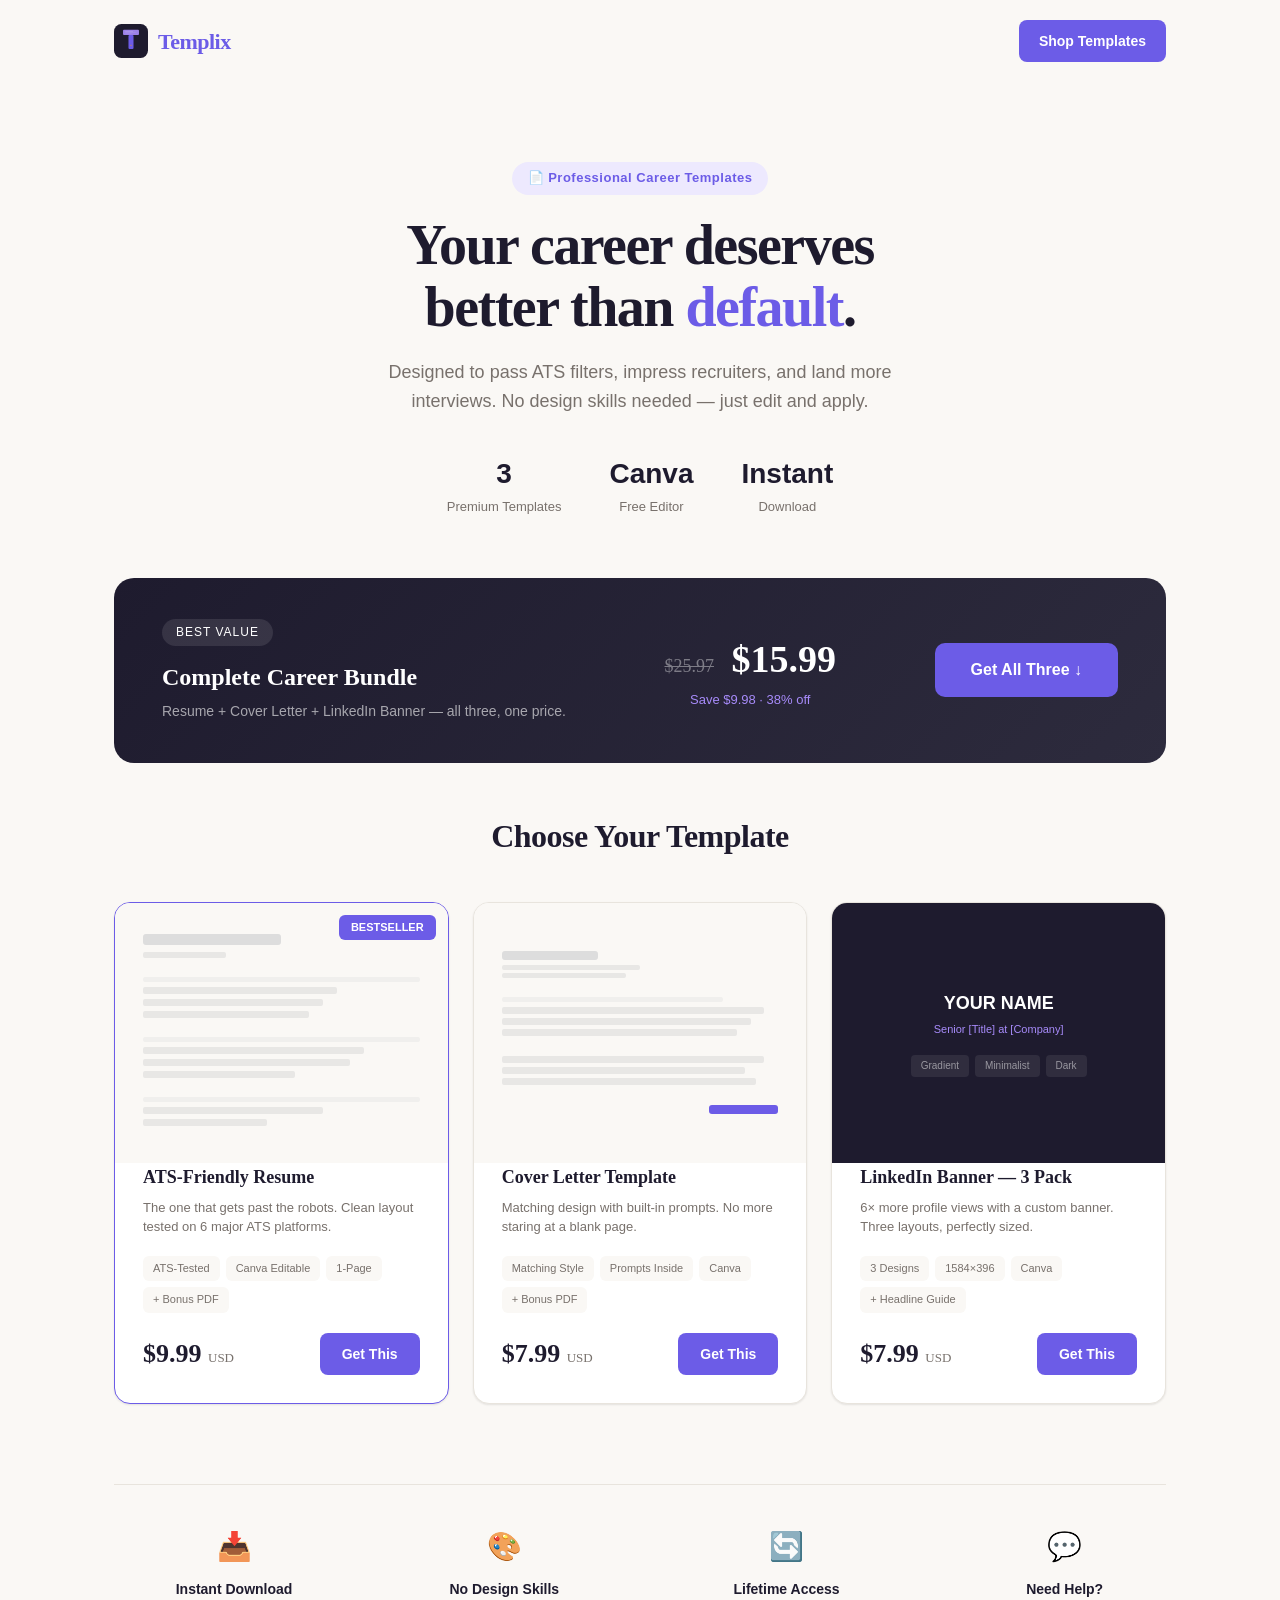
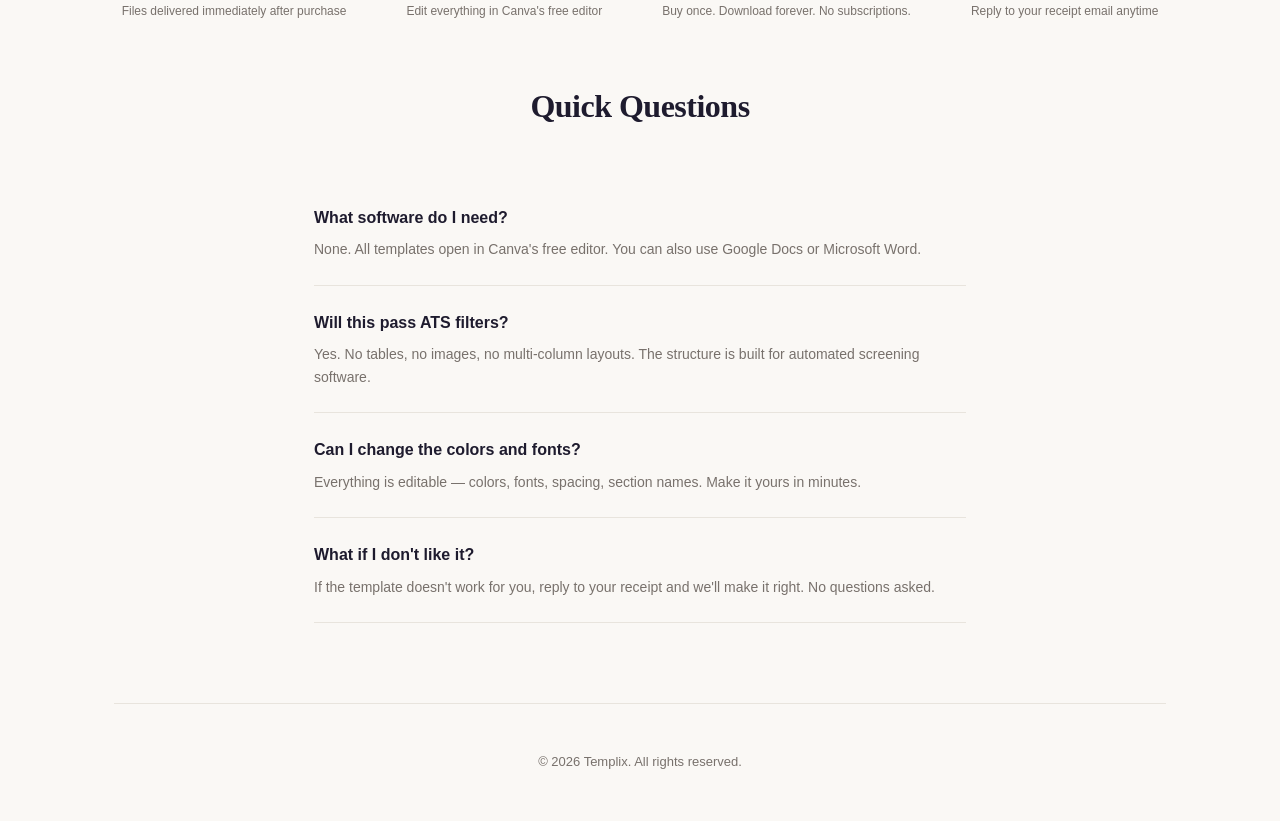
==== index.html @ 6e4df539 "🚀 Templix landing page — new brand system" ====
<!DOCTYPE html>
<html lang="en">
<head>
<meta charset="UTF-8">
<meta name="viewport" content="width=device-width, initial-scale=1.0">
<meta name="p:domain_verify" content="cb0ee40dad3e172198e447a65edf280f"/>
<title>Templix — Resume, Cover Letter & LinkedIn Templates | Instant Download</title>
<style>
  :root {
    --ink:      #1e1b2e;
    --purple:   #6C5CE7;
    --violet:   #a78bfa;
    --lavender: #ede9fe;
    --paper:    #faf8f5;
    --stone:    #78716c;
    --charcoal: #334155;
    --amber:    #f59e0b;
    --emerald:  #10b981;
    --border:   #e8e4dd;
    --card-shadow: 0 1px 3px rgba(0,0,0,0.04), 0 1px 2px rgba(0,0,0,0.06);
  }
  * { margin: 0; padding: 0; box-sizing: border-box; }
  body { font-family: 'Inter', -apple-system, BlinkMacSystemFont, sans-serif; background: var(--paper); color: var(--charcoal); line-height: 1.6; }
  .container { max-width: 1100px; margin: 0 auto; padding: 0 24px; }

  /* Nav */
  nav { display: flex; justify-content: space-between; align-items: center; padding: 20px 0; }
  .nav-logo { display: flex; align-items: center; gap: 10px; font-family: 'Georgia', serif; font-size: 22px; font-weight: 700; color: var(--ink); text-decoration: none; letter-spacing: -0.5px; }
  .nav-logo span { color: var(--purple); }
  .nav-cta { background: var(--purple); color: #fff; padding: 10px 20px; border-radius: 8px; font-weight: 600; text-decoration: none; font-size: 14px; }

  /* Hero */
  .hero { padding: 80px 0 60px; text-align: center; }
  .hero .badge { display: inline-block; padding: 6px 16px; background: var(--lavender); color: var(--purple); border-radius: 20px; font-size: 13px; font-weight: 600; margin-bottom: 20px; letter-spacing: 0.5px; }
  .hero h1 { font-family: 'Georgia', serif; font-size: 56px; line-height: 1.1; letter-spacing: -1.5px; color: var(--ink); margin-bottom: 20px; }
  .hero h1 b { color: var(--purple); }
  .hero .sub { font-size: 18px; color: var(--stone); max-width: 550px; margin: 0 auto 36px; }
  .hero .quick-stats { display: flex; justify-content: center; gap: 48px; margin-top: 16px; }
  .hero .stat { text-align: center; }
  .hero .stat-num { font-size: 28px; font-weight: 700; color: var(--ink); }
  .hero .stat-label { font-size: 13px; color: var(--stone); }

  /* Bundle */
  .bundle { background: linear-gradient(135deg, var(--ink) 0%, #2d2b3d 100%); border-radius: 20px; padding: 40px 48px; color: #fff; display: flex; justify-content: space-between; align-items: center; margin-bottom: 48px; }
  .bundle .tag { display: inline-block; padding: 4px 14px; background: rgba(255,255,255,0.1); border-radius: 20px; font-size: 12px; letter-spacing: 1px; margin-bottom: 12px; }
  .bundle h3 { font-family: 'Georgia', serif; font-size: 24px; margin-bottom: 4px; }
  .bundle p { font-size: 14px; opacity: 0.6; }
  .bundle .bundle-price { font-family: 'Georgia', serif; font-size: 38px; font-weight: 700; }
  .bundle .bundle-price s { font-size: 18px; opacity: 0.4; font-weight: 400; margin-right: 8px; }
  .bundle .bundle-save { font-size: 13px; color: var(--violet); }
  .bundle-cta { background: var(--purple); color: #fff; padding: 14px 36px; border-radius: 10px; font-weight: 700; text-decoration: none; font-size: 16px; transition: filter 0.2s; }
  .bundle-cta:hover { filter: brightness(1.1); }

  /* Products Grid */
  .section-title { font-family: 'Georgia', serif; font-size: 32px; text-align: center; color: var(--ink); margin-bottom: 40px; letter-spacing: -0.5px; }
  .products { display: grid; grid-template-columns: repeat(3, 1fr); gap: 24px; margin-bottom: 80px; }
  .product-card { background: #fff; border-radius: 16px; overflow: hidden; border: 1px solid var(--border); box-shadow: var(--card-shadow); transition: transform 0.25s, box-shadow 0.25s; position: relative; }
  .product-card:hover { transform: translateY(-6px); box-shadow: 0 12px 40px rgba(0,0,0,0.1); }
  .product-card.best { border-color: var(--purple); }
  .best-badge { position: absolute; top: 12px; right: 12px; background: var(--purple); color: #fff; padding: 4px 12px; border-radius: 6px; font-size: 11px; font-weight: 700; z-index: 2; }

  .product-preview { height: 260px; display: flex; align-items: center; justify-content: center; padding: 28px; }
  .product-body { padding: 0 28px 28px; }
  .product-body h3 { font-family: 'Georgia', serif; font-size: 18px; color: var(--ink); margin-bottom: 6px; }
  .product-body .desc { font-size: 13px; color: var(--stone); line-height: 1.5; margin-bottom: 18px; min-height: 40px; }
  .product-body .highlights { display: flex; flex-wrap: wrap; gap: 6px; margin-bottom: 20px; }
  .product-body .hl { font-size: 11px; padding: 4px 10px; border-radius: 6px; background: var(--paper); color: var(--stone); }
  .product-footer { display: flex; justify-content: space-between; align-items: center; }
  .price { font-family: 'Georgia', serif; font-size: 26px; font-weight: 700; color: var(--ink); }
  .price small { font-size: 13px; color: var(--stone); font-weight: 400; }
  .buy-btn { background: var(--purple); color: #fff; padding: 10px 22px; border-radius: 8px; font-weight: 600; text-decoration: none; font-size: 14px; transition: filter 0.2s; }
  .buy-btn:hover { filter: brightness(1.1); }

  /* Trust strip */
  .trust { display: flex; justify-content: center; gap: 60px; padding: 40px 0 60px; border-top: 1px solid var(--border); }
  .trust-item { text-align: center; }
  .trust-icon { font-size: 28px; margin-bottom: 8px; }
  .trust-item h4 { font-size: 14px; color: var(--ink); margin-bottom: 2px; }
  .trust-item p { font-size: 12px; color: var(--stone); }

  /* FAQ */
  .faq { max-width: 700px; margin: 0 auto; padding: 0 24px 80px; }
  .faq h2 { font-family: 'Georgia', serif; font-size: 32px; color: var(--ink); text-align: center; margin-bottom: 48px; letter-spacing: -0.5px; }
  .faq-item { border-bottom: 1px solid var(--border); padding: 24px 0; }
  .faq-item h4 { font-size: 16px; color: var(--ink); margin-bottom: 8px; cursor: pointer; }
  .faq-item p { font-size: 14px; color: var(--stone); }

  footer { text-align: center; padding: 48px 24px; color: var(--stone); font-size: 13px; border-top: 1px solid var(--border); }

  @media (max-width: 768px) {
    .hero h1 { font-size: 34px; }
    .hero .quick-stats { gap: 24px; }
    .products { grid-template-columns: 1fr; }
    .bundle { flex-direction: column; text-align: center; gap: 20px; }
    .trust { gap: 24px; flex-wrap: wrap; }
  }
</style>
</head>
<body>

<div class="container">
  <nav>
    <a class="nav-logo" href="#">
      <svg width="34" height="34" viewBox="0 0 512 512"><rect width="512" height="512" rx="112" fill="#1e1b2e"/><g transform="translate(136,88)"><rect width="240" height="76" rx="14" fill="#a78bfa" opacity=".92"/><rect x="32" y="22" width="120" height="7" rx="3.5" fill="#fff" opacity=".3"/><rect x="32" y="38" width="160" height="7" rx="3.5" fill="#fff" opacity=".18"/><rect x="32" y="54" width="100" height="7" rx="3.5" fill="#fff" opacity=".12"/></g><g transform="translate(218,164)"><rect width="76" height="212" rx="16" fill="#6C5CE7"/></g><circle cx="256" cy="320" r="9" fill="#f59e0b" opacity=".9"/></svg>
      <span>Templix</span>
    </a>
    <a class="nav-cta" href="#products">Shop Templates</a>
  </nav>

  <section class="hero">
    <div class="badge">📄 Professional Career Templates</div>
    <h1>Your career deserves<br>better than <b>default</b>.</h1>
    <p class="sub">Designed to pass ATS filters, impress recruiters, and land more interviews. No design skills needed — just edit and apply.</p>
    <div class="quick-stats">
      <div class="stat"><div class="stat-num">3</div><div class="stat-label">Premium Templates</div></div>
      <div class="stat"><div class="stat-num">Canva</div><div class="stat-label">Free Editor</div></div>
      <div class="stat"><div class="stat-num">Instant</div><div class="stat-label">Download</div></div>
    </div>
  </section>

  <!-- Bundle -->
  <section class="bundle">
    <div>
      <div class="tag">BEST VALUE</div>
      <h3>Complete Career Bundle</h3>
      <p>Resume + Cover Letter + LinkedIn Banner — all three, one price.</p>
    </div>
    <div style="text-align:center">
      <div class="bundle-price"><s>$25.97</s> $15.99</div>
      <div class="bundle-save">Save $9.98 · 38% off</div>
    </div>
    <a class="bundle-cta" href="#products">Get All Three ↓</a>
  </section>

  <!-- Products -->
  <h2 class="section-title" id="products">Choose Your Template</h2>
  <section class="products">

    <!-- Resume -->
    <div class="product-card best">
      <div class="best-badge">BESTSELLER</div>
      <div class="product-preview" style="background:var(--paper)">
        <div style="width:100%">
          <div style="height:11px;background:#ddd;border-radius:3px;margin-bottom:7px;width:50%"></div>
          <div style="height:6px;background:#e8e7e5;border-radius:2px;margin-bottom:5px;width:30%"></div>
          <div style="height:14px"></div>
          <div style="height:5px;background:#f0efed;border-radius:2px;margin-bottom:5px"></div>
          <div style="height:7px;background:#e8e7e5;border-radius:2px;margin-bottom:5px;width:70%"></div>
          <div style="height:7px;background:#e8e7e5;border-radius:2px;margin-bottom:5px;width:65%"></div>
          <div style="height:7px;background:#e8e7e5;border-radius:2px;margin-bottom:5px;width:60%"></div>
          <div style="height:14px"></div>
          <div style="height:5px;background:#f0efed;border-radius:2px;margin-bottom:5px"></div>
          <div style="height:7px;background:#e8e7e5;border-radius:2px;margin-bottom:5px;width:80%"></div>
          <div style="height:7px;background:#e8e7e5;border-radius:2px;margin-bottom:5px;width:75%"></div>
          <div style="height:7px;background:#e8e7e5;border-radius:2px;margin-bottom:5px;width:55%"></div>
          <div style="height:14px"></div>
          <div style="height:5px;background:#f0efed;border-radius:2px;margin-bottom:5px"></div>
          <div style="height:7px;background:#e8e7e5;border-radius:2px;margin-bottom:5px;width:65%"></div>
          <div style="height:7px;background:#e8e7e5;border-radius:2px;margin-bottom:5px;width:45%"></div>
        </div>
      </div>
      <div class="product-body">
        <h3>ATS-Friendly Resume</h3>
        <p class="desc">The one that gets past the robots. Clean layout tested on 6 major ATS platforms.</p>
        <div class="highlights">
          <span class="hl">ATS-Tested</span><span class="hl">Canva Editable</span><span class="hl">1-Page</span><span class="hl">+ Bonus PDF</span>
        </div>
        <div class="product-footer">
          <span class="price">$9.99 <small>USD</small></span>
          <a class="buy-btn" href="https://payhip.com/b/SAnBO">Get This</a>
        </div>
      </div>
    </div>

    <!-- Cover Letter -->
    <div class="product-card">
      <div class="product-preview" style="background:var(--paper)">
        <div style="width:100%">
          <div style="height:9px;background:#ddd;border-radius:3px;margin-bottom:5px;width:35%"></div>
          <div style="height:5px;background:#e8e7e5;border-radius:2px;margin-bottom:3px;width:50%"></div>
          <div style="height:5px;background:#e8e7e5;border-radius:2px;margin-bottom:3px;width:45%"></div>
          <div style="height:16px"></div>
          <div style="height:5px;background:#f0efed;border-radius:2px;margin-bottom:5px;width:80%"></div>
          <div style="height:7px;background:#e8e7e5;border-radius:2px;margin-bottom:4px;width:95%"></div>
          <div style="height:7px;background:#e8e7e5;border-radius:2px;margin-bottom:4px;width:90%"></div>
          <div style="height:7px;background:#e8e7e5;border-radius:2px;margin-bottom:4px;width:85%"></div>
          <div style="height:16px"></div>
          <div style="height:7px;background:#e8e7e5;border-radius:2px;margin-bottom:4px;width:95%"></div>
          <div style="height:7px;background:#e8e7e5;border-radius:2px;margin-bottom:4px;width:88%"></div>
          <div style="height:7px;background:#e8e7e5;border-radius:2px;margin-bottom:4px;width:92%"></div>
          <div style="height:16px"></div>
          <div style="display:flex;justify-content:flex-end">
            <div style="height:9px;background:#6C5CE7;border-radius:3px;width:25%"></div>
          </div>
        </div>
      </div>
      <div class="product-body">
        <h3>Cover Letter Template</h3>
        <p class="desc">Matching design with built-in prompts. No more staring at a blank page.</p>
        <div class="highlights">
          <span class="hl">Matching Style</span><span class="hl">Prompts Inside</span><span class="hl">Canva</span><span class="hl">+ Bonus PDF</span>
        </div>
        <div class="product-footer">
          <span class="price">$7.99 <small>USD</small></span>
          <a class="buy-btn" href="https://payhip.com/b/WF6o5">Get This</a>
        </div>
      </div>
    </div>

    <!-- LinkedIn -->
    <div class="product-card">
      <div class="product-preview" style="background:var(--ink);display:flex;align-items:center;justify-content:center">
        <div style="text-align:center;width:100%">
          <div style="font-size:18px;font-weight:700;color:#fff;margin-bottom:4px">YOUR NAME</div>
          <div style="font-size:11px;color:var(--violet);margin-bottom:16px">Senior [Title] at [Company]</div>
          <div style="display:flex;gap:6px;justify-content:center">
            <span style="padding:3px 10px;border-radius:4px;background:rgba(255,255,255,0.08);color:rgba(255,255,255,0.5);font-size:10px">Gradient</span>
            <span style="padding:3px 10px;border-radius:4px;background:rgba(255,255,255,0.08);color:rgba(255,255,255,0.5);font-size:10px">Minimalist</span>
            <span style="padding:3px 10px;border-radius:4px;background:rgba(255,255,255,0.08);color:rgba(255,255,255,0.5);font-size:10px">Dark</span>
          </div>
        </div>
      </div>
      <div class="product-body">
        <h3>LinkedIn Banner — 3 Pack</h3>
        <p class="desc">6× more profile views with a custom banner. Three layouts, perfectly sized.</p>
        <div class="highlights">
          <span class="hl">3 Designs</span><span class="hl">1584×396</span><span class="hl">Canva</span><span class="hl">+ Headline Guide</span>
        </div>
        <div class="product-footer">
          <span class="price">$7.99 <small>USD</small></span>
          <a class="buy-btn" href="https://payhip.com/b/xGi0X">Get This</a>
        </div>
      </div>
    </div>

  </section>

  <!-- Trust -->
  <section class="trust">
    <div class="trust-item">
      <div class="trust-icon">📥</div>
      <h4>Instant Download</h4>
      <p>Files delivered immediately after purchase</p>
    </div>
    <div class="trust-item">
      <div class="trust-icon">🎨</div>
      <h4>No Design Skills</h4>
      <p>Edit everything in Canva's free editor</p>
    </div>
    <div class="trust-item">
      <div class="trust-icon">🔄</div>
      <h4>Lifetime Access</h4>
      <p>Buy once. Download forever. No subscriptions.</p>
    </div>
    <div class="trust-item">
      <div class="trust-icon">💬</div>
      <h4>Need Help?</h4>
      <p>Reply to your receipt email anytime</p>
    </div>
  </section>

  <!-- FAQ -->
  <section class="faq">
    <h2>Quick Questions</h2>
    <div class="faq-item">
      <h4>What software do I need?</h4>
      <p>None. All templates open in Canva's free editor. You can also use Google Docs or Microsoft Word.</p>
    </div>
    <div class="faq-item">
      <h4>Will this pass ATS filters?</h4>
      <p>Yes. No tables, no images, no multi-column layouts. The structure is built for automated screening software.</p>
    </div>
    <div class="faq-item">
      <h4>Can I change the colors and fonts?</h4>
      <p>Everything is editable — colors, fonts, spacing, section names. Make it yours in minutes.</p>
    </div>
    <div class="faq-item">
      <h4>What if I don't like it?</h4>
      <p>If the template doesn't work for you, reply to your receipt and we'll make it right. No questions asked.</p>
    </div>
  </section>

  <footer>&copy; 2026 Templix. All rights reserved.</footer>
</div>

</body>
</html>
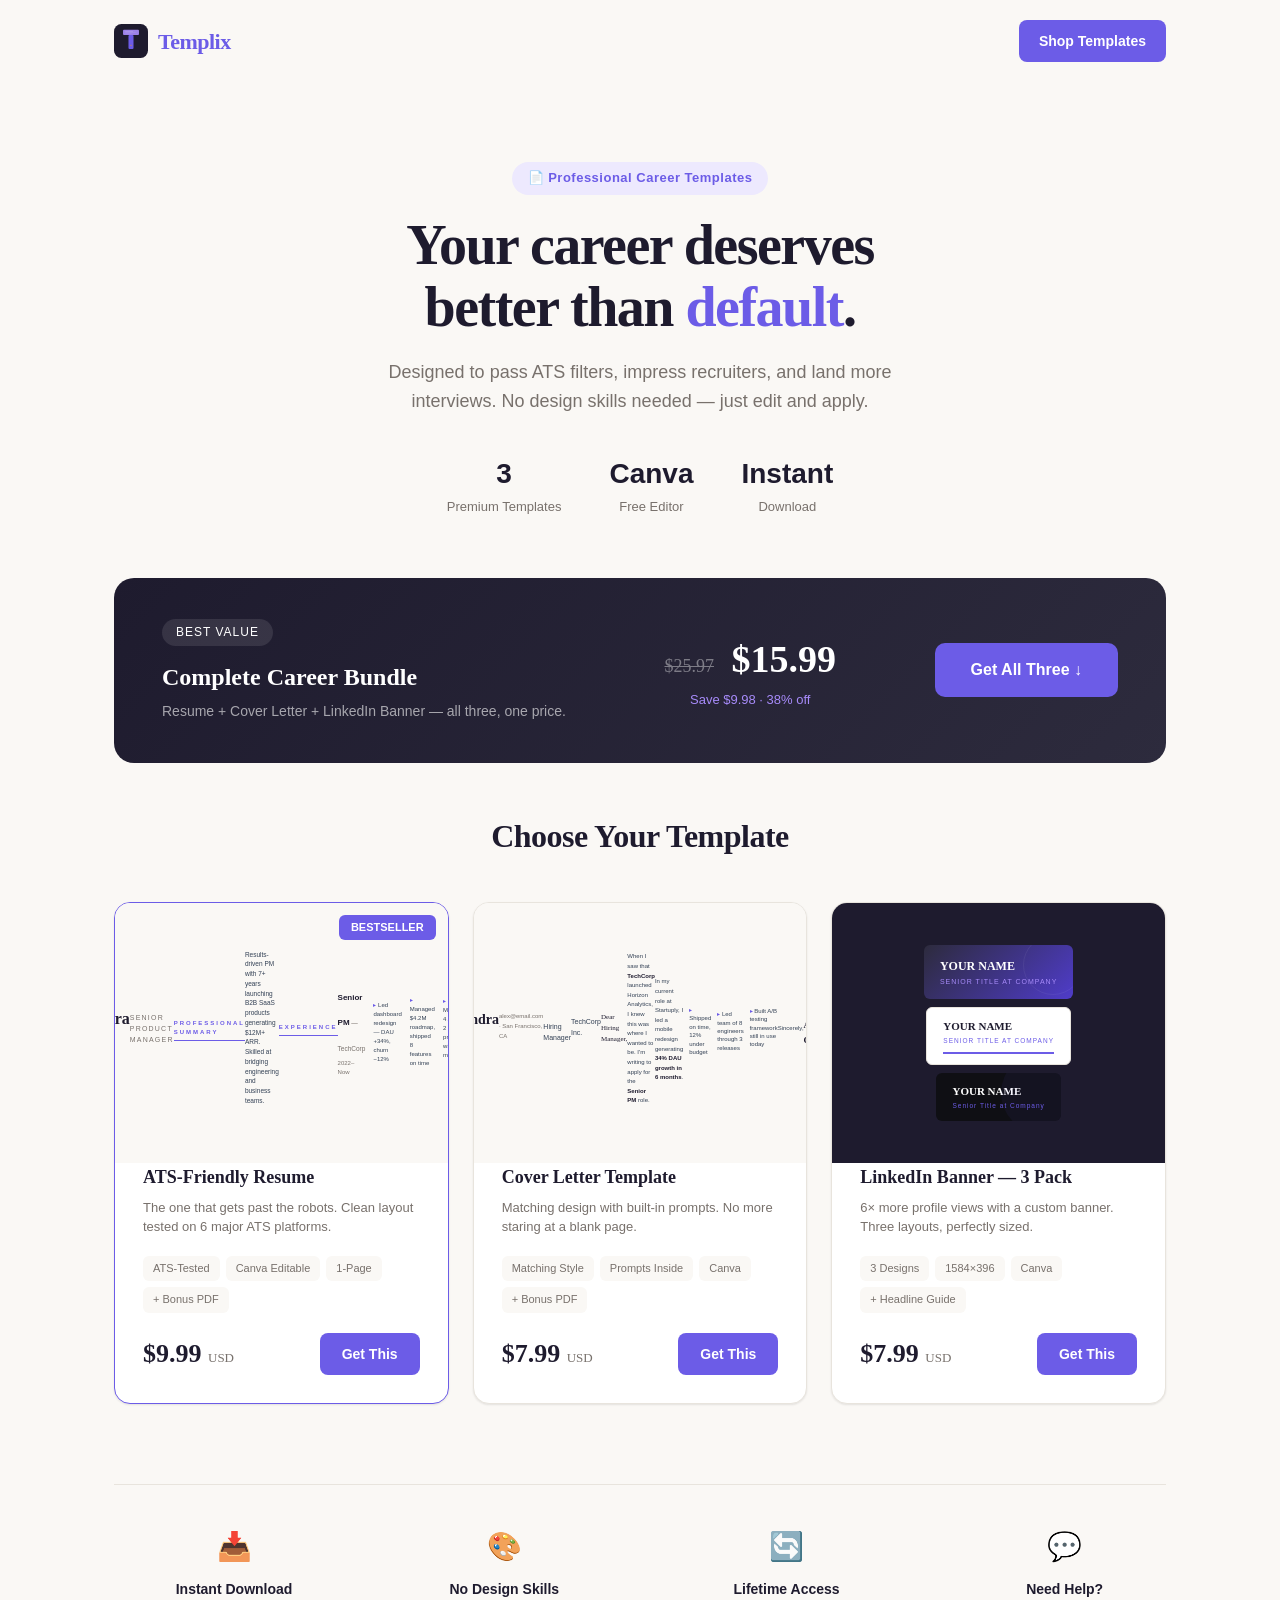
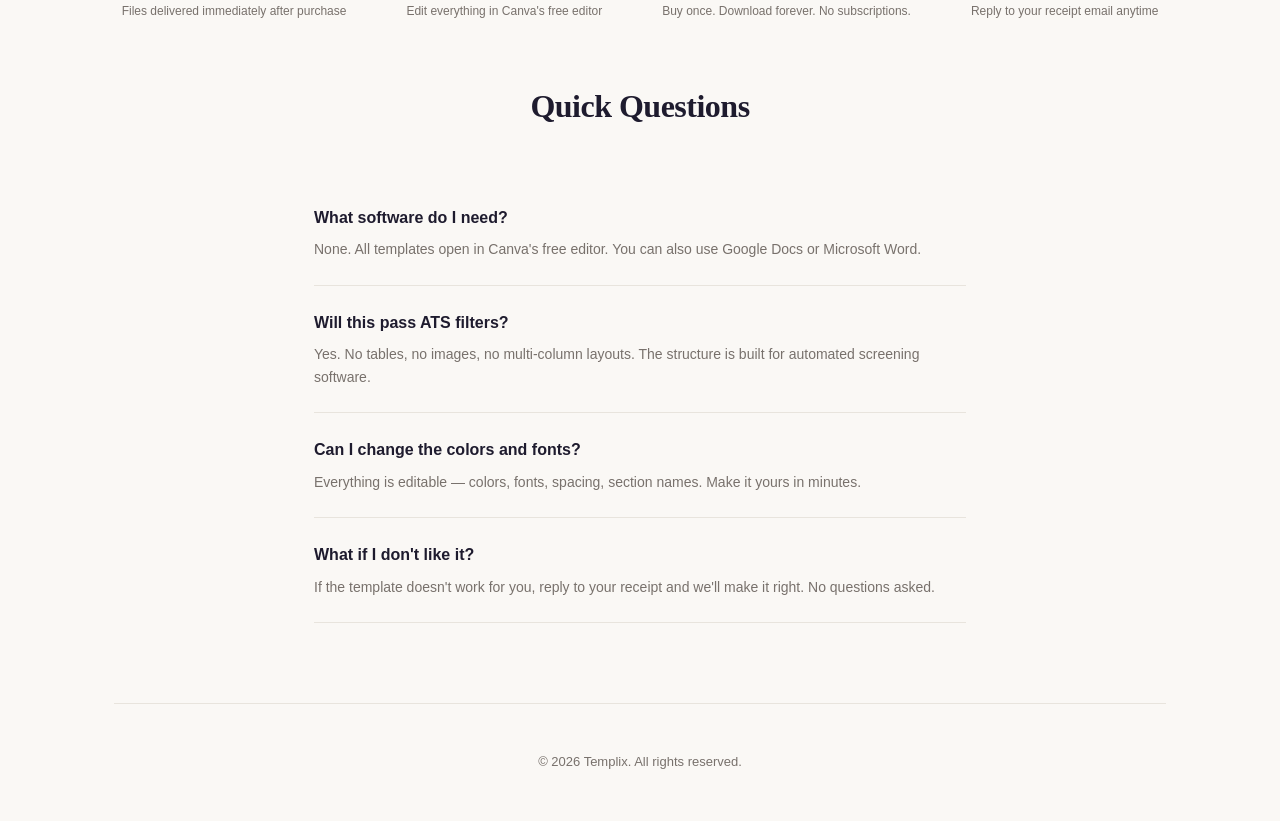
==== commit 79a91800: "Replace product card placeholders with real template previews" ====
--- a/index.html
+++ b/index.html
@@ -3,8 +3,41 @@
 <head>
 <meta charset="UTF-8">
 <meta name="viewport" content="width=device-width, initial-scale=1.0">
+<meta name="google-site-verification" content="V71tLlqIc5MHqvoYOGTOf7-Sdc9YQ5hFFH5YddrQmTQ">
 <meta name="p:domain_verify" content="cb0ee40dad3e172198e447a65edf280f"/>
-<title>Templix — Resume, Cover Letter & LinkedIn Templates | Instant Download</title>
+<title>Templix — ATS-Friendly Resume, Cover Letter & LinkedIn Templates | Instant Download</title>
+<meta name="description" content="Premium career templates — ATS-friendly resume, cover letter, and LinkedIn banner designs. Canva editable. Instant download. Starting at $7.99.">
+<meta name="keywords" content="resume template, cover letter template, linkedin banner, ats friendly resume, canva template, career template, job application template">
+<meta name="author" content="Templix">
+<link rel="canonical" href="https://ljkoxo35.github.io/templix/">
+<meta property="og:title" content="Templix — ATS-Friendly Resume, Cover Letter & LinkedIn Templates">
+<meta property="og:description" content="Premium career templates — Canva editable, instant download. Starting at $7.99.">
+<meta property="og:image" content="https://ljkoxo35.github.io/templix/templix-payhip-cover.png">
+<meta property="og:image:width" content="1500">
+<meta property="og:image:height" content="500">
+<meta property="og:url" content="https://ljkoxo35.github.io/templix/">
+<meta property="og:type" content="website">
+<meta name="twitter:card" content="summary_large_image">
+<meta name="twitter:title" content="Templix — Premium Career Templates">
+<meta name="twitter:description" content="ATS-friendly resume, cover letter, LinkedIn banners. Canva editable. From $7.99.">
+<meta name="twitter:image" content="https://ljkoxo35.github.io/templix/templix-payhip-cover.png">
+<meta name="robots" content="index, follow">
+<script type="application/ld+json">
+{
+  "@context": "https://schema.org",
+  "@type": "SoftwareApplication",
+  "name": "Templix",
+  "applicationCategory": "BusinessApplication",
+  "description": "Premium career templates — ATS-friendly resume, cover letter, and LinkedIn banner designs. Canva editable, instant download.",
+  "url": "https://ljkoxo35.github.io/templix/",
+  "offers": {
+    "@type": "AggregateOffer",
+    "lowPrice": "7.99",
+    "highPrice": "15.99",
+    "priceCurrency": "USD"
+  }
+}
+</script>
 <style>
   :root {
     --ink:      #1e1b2e;
@@ -139,25 +172,17 @@
     <!-- Resume -->
     <div class="product-card best">
       <div class="best-badge">BESTSELLER</div>
-      <div class="product-preview" style="background:var(--paper)">
-        <div style="width:100%">
-          <div style="height:11px;background:#ddd;border-radius:3px;margin-bottom:7px;width:50%"></div>
-          <div style="height:6px;background:#e8e7e5;border-radius:2px;margin-bottom:5px;width:30%"></div>
-          <div style="height:14px"></div>
-          <div style="height:5px;background:#f0efed;border-radius:2px;margin-bottom:5px"></div>
-          <div style="height:7px;background:#e8e7e5;border-radius:2px;margin-bottom:5px;width:70%"></div>
-          <div style="height:7px;background:#e8e7e5;border-radius:2px;margin-bottom:5px;width:65%"></div>
-          <div style="height:7px;background:#e8e7e5;border-radius:2px;margin-bottom:5px;width:60%"></div>
-          <div style="height:14px"></div>
-          <div style="height:5px;background:#f0efed;border-radius:2px;margin-bottom:5px"></div>
-          <div style="height:7px;background:#e8e7e5;border-radius:2px;margin-bottom:5px;width:80%"></div>
-          <div style="height:7px;background:#e8e7e5;border-radius:2px;margin-bottom:5px;width:75%"></div>
-          <div style="height:7px;background:#e8e7e5;border-radius:2px;margin-bottom:5px;width:55%"></div>
-          <div style="height:14px"></div>
-          <div style="height:5px;background:#f0efed;border-radius:2px;margin-bottom:5px"></div>
-          <div style="height:7px;background:#e8e7e5;border-radius:2px;margin-bottom:5px;width:65%"></div>
-          <div style="height:7px;background:#e8e7e5;border-radius:2px;margin-bottom:5px;width:45%"></div>
-        </div>
+      <div class="product-preview" style="background:var(--paper);padding:14px 18px;overflow:hidden">
+        <div style="font-family:'Georgia',serif;font-size:16px;font-weight:700;color:var(--ink);margin-bottom:2px">Alexandra Chen</div>
+        <div style="font-family:'Inter',sans-serif;font-size:7px;color:var(--stone);letter-spacing:1.2px;text-transform:uppercase;margin-bottom:8px">Senior Product Manager</div>
+        <div style="display:inline-block;font-family:'Inter',sans-serif;font-size:6px;font-weight:700;color:var(--purple);letter-spacing:2px;border-bottom:1.5px solid var(--purple);padding-bottom:2px;margin-bottom:6px">PROFESSIONAL SUMMARY</div>
+        <div style="font-size:6.5px;color:var(--charcoal);line-height:1.5;margin-bottom:10px">Results-driven PM with 7+ years launching B2B SaaS products generating $12M+ ARR. Skilled at bridging engineering and business teams.</div>
+        <div style="display:inline-block;font-family:'Inter',sans-serif;font-size:6px;font-weight:700;color:var(--purple);letter-spacing:2px;border-bottom:1.5px solid var(--purple);padding-bottom:2px;margin-bottom:6px">EXPERIENCE</div>
+        <div style="margin-bottom:6px"><span style="font-size:8px;font-weight:600;color:var(--ink)">Senior PM</span><span style="font-size:6.5px;color:var(--stone)"> — TechCorp</span><span style="font-size:6px;color:var(--stone);float:right">2022–Now</span></div>
+        <div style="font-size:6px;color:var(--charcoal);line-height:1.5;padding-left:8px;margin-bottom:1px"><span style="color:var(--purple)">▸</span> Led dashboard redesign — DAU +34%, churn −12%</div>
+        <div style="font-size:6px;color:var(--charcoal);line-height:1.5;padding-left:8px;margin-bottom:1px"><span style="color:var(--purple)">▸</span> Managed $4.2M roadmap, shipped 8 features on time</div>
+        <div style="font-size:6px;color:var(--charcoal);line-height:1.5;padding-left:8px;margin-bottom:8px"><span style="color:var(--purple)">▸</span> Mentored 4 APMs; 2 promoted within 18 months</div>
+        <div style="display:flex;gap:3px;flex-wrap:wrap"><span style="font-size:6px;padding:2px 7px;border-radius:4px;background:var(--lavender);color:var(--purple)">Product Strategy</span><span style="font-size:6px;padding:2px 7px;border-radius:4px;background:var(--lavender);color:var(--purple)">SQL</span><span style="font-size:6px;padding:2px 7px;border-radius:4px;background:var(--lavender);color:var(--purple)">A/B Testing</span><span style="font-size:6px;padding:2px 7px;border-radius:4px;background:var(--lavender);color:var(--purple)">Figma</span><span style="font-size:6px;padding:2px 7px;border-radius:4px;background:var(--lavender);color:var(--purple)">Agile</span></div>
       </div>
       <div class="product-body">
         <h3>ATS-Friendly Resume</h3>
@@ -174,25 +199,20 @@
 
     <!-- Cover Letter -->
     <div class="product-card">
-      <div class="product-preview" style="background:var(--paper)">
-        <div style="width:100%">
-          <div style="height:9px;background:#ddd;border-radius:3px;margin-bottom:5px;width:35%"></div>
-          <div style="height:5px;background:#e8e7e5;border-radius:2px;margin-bottom:3px;width:50%"></div>
-          <div style="height:5px;background:#e8e7e5;border-radius:2px;margin-bottom:3px;width:45%"></div>
-          <div style="height:16px"></div>
-          <div style="height:5px;background:#f0efed;border-radius:2px;margin-bottom:5px;width:80%"></div>
-          <div style="height:7px;background:#e8e7e5;border-radius:2px;margin-bottom:4px;width:95%"></div>
-          <div style="height:7px;background:#e8e7e5;border-radius:2px;margin-bottom:4px;width:90%"></div>
-          <div style="height:7px;background:#e8e7e5;border-radius:2px;margin-bottom:4px;width:85%"></div>
-          <div style="height:16px"></div>
-          <div style="height:7px;background:#e8e7e5;border-radius:2px;margin-bottom:4px;width:95%"></div>
-          <div style="height:7px;background:#e8e7e5;border-radius:2px;margin-bottom:4px;width:88%"></div>
-          <div style="height:7px;background:#e8e7e5;border-radius:2px;margin-bottom:4px;width:92%"></div>
-          <div style="height:16px"></div>
-          <div style="display:flex;justify-content:flex-end">
-            <div style="height:9px;background:#6C5CE7;border-radius:3px;width:25%"></div>
-          </div>
-        </div>
+      <div class="product-preview" style="background:var(--paper);padding:14px 18px;overflow:hidden">
+        <div style="font-family:'Georgia',serif;font-size:14px;font-weight:700;color:var(--ink);margin-bottom:3px">Alexandra Chen</div>
+        <div style="font-size:6px;color:var(--stone);margin-bottom:12px">alex@email.com · San Francisco, CA</div>
+        <div style="font-size:7px;color:var(--charcoal);margin-bottom:2px">Hiring Manager</div>
+        <div style="font-size:7px;color:var(--charcoal);margin-bottom:12px">TechCorp Inc.</div>
+        <div style="width:28px;height:2px;background:var(--purple);margin-bottom:10px"></div>
+        <div style="font-family:'Georgia',serif;font-size:7px;color:var(--ink);margin-bottom:8px">Dear Hiring Manager,</div>
+        <div style="font-size:6px;color:var(--charcoal);line-height:1.6;margin-bottom:7px">When I saw that <span style="color:var(--ink);font-weight:600">TechCorp</span> launched Horizon Analytics, I knew this was where I wanted to be. I'm writing to apply for the <span style="color:var(--ink);font-weight:600">Senior PM</span> role.</div>
+        <div style="font-size:6px;color:var(--charcoal);line-height:1.6;margin-bottom:5px">In my current role at Startuply, I led a mobile redesign generating <span style="color:var(--ink);font-weight:600">34% DAU growth in 6 months</span>.</div>
+        <div style="font-size:6px;color:var(--charcoal);line-height:1.4;padding-left:6px;margin-bottom:3px"><span style="color:var(--purple)">▸</span> Shipped on time, 12% under budget</div>
+        <div style="font-size:6px;color:var(--charcoal);line-height:1.4;padding-left:6px;margin-bottom:3px"><span style="color:var(--purple)">▸</span> Led team of 8 engineers through 3 releases</div>
+        <div style="font-size:6px;color:var(--charcoal);line-height:1.4;padding-left:6px;margin-bottom:10px"><span style="color:var(--purple)">▸</span> Built A/B testing framework still in use today</div>
+        <div style="font-size:6px;color:var(--charcoal);margin-bottom:8px">Sincerely,</div>
+        <div style="font-family:'Georgia',serif;font-size:9px;font-weight:600;color:var(--ink)">Alexandra Chen</div>
       </div>
       <div class="product-body">
         <h3>Cover Letter Template</h3>
@@ -209,15 +229,21 @@
 
     <!-- LinkedIn -->
     <div class="product-card">
-      <div class="product-preview" style="background:var(--ink);display:flex;align-items:center;justify-content:center">
-        <div style="text-align:center;width:100%">
-          <div style="font-size:18px;font-weight:700;color:#fff;margin-bottom:4px">YOUR NAME</div>
-          <div style="font-size:11px;color:var(--violet);margin-bottom:16px">Senior [Title] at [Company]</div>
-          <div style="display:flex;gap:6px;justify-content:center">
-            <span style="padding:3px 10px;border-radius:4px;background:rgba(255,255,255,0.08);color:rgba(255,255,255,0.5);font-size:10px">Gradient</span>
-            <span style="padding:3px 10px;border-radius:4px;background:rgba(255,255,255,0.08);color:rgba(255,255,255,0.5);font-size:10px">Minimalist</span>
-            <span style="padding:3px 10px;border-radius:4px;background:rgba(255,255,255,0.08);color:rgba(255,255,255,0.5);font-size:10px">Dark</span>
-          </div>
+      <div class="product-preview" style="background:var(--ink);padding:10px 14px;display:flex;flex-direction:column;gap:8px;overflow:hidden">
+        <div style="background:linear-gradient(135deg,#2d2b3d,#4f3cc9);border-radius:6px;padding:12px 16px;position:relative;overflow:hidden">
+          <div style="width:60px;height:60px;border-radius:50%;border:1px solid rgba(255,255,255,0.06);position:absolute;right:-10px;top:-10px"></div>
+          <div style="font-family:'Georgia',serif;font-size:12px;font-weight:700;color:#fff">YOUR NAME</div>
+          <div style="font-size:7px;color:var(--violet);letter-spacing:1px">SENIOR TITLE AT COMPANY</div>
+        </div>
+        <div style="background:#fff;border-radius:6px;padding:10px 16px;border:1px solid var(--border)">
+          <div style="font-family:'Georgia',serif;font-size:11px;font-weight:700;color:var(--ink)">YOUR NAME</div>
+          <div style="font-size:6.5px;color:var(--purple);letter-spacing:1px">SENIOR TITLE AT COMPANY</div>
+          <div style="height:2px;background:var(--purple);margin-top:6px"></div>
+        </div>
+        <div style="background:#0f0f14;border-radius:6px;padding:10px 16px;position:relative;overflow:hidden">
+          <div style="width:80px;height:80px;border-radius:50%;background:rgba(108,92,231,0.06);position:absolute;right:-20px;top:-20px"></div>
+          <div style="font-family:'Georgia',serif;font-size:11px;font-weight:700;color:#fff">YOUR NAME</div>
+          <div style="font-size:6.5px;color:var(--purple);letter-spacing:1px">Senior Title at Company</div>
         </div>
       </div>
       <div class="product-body">
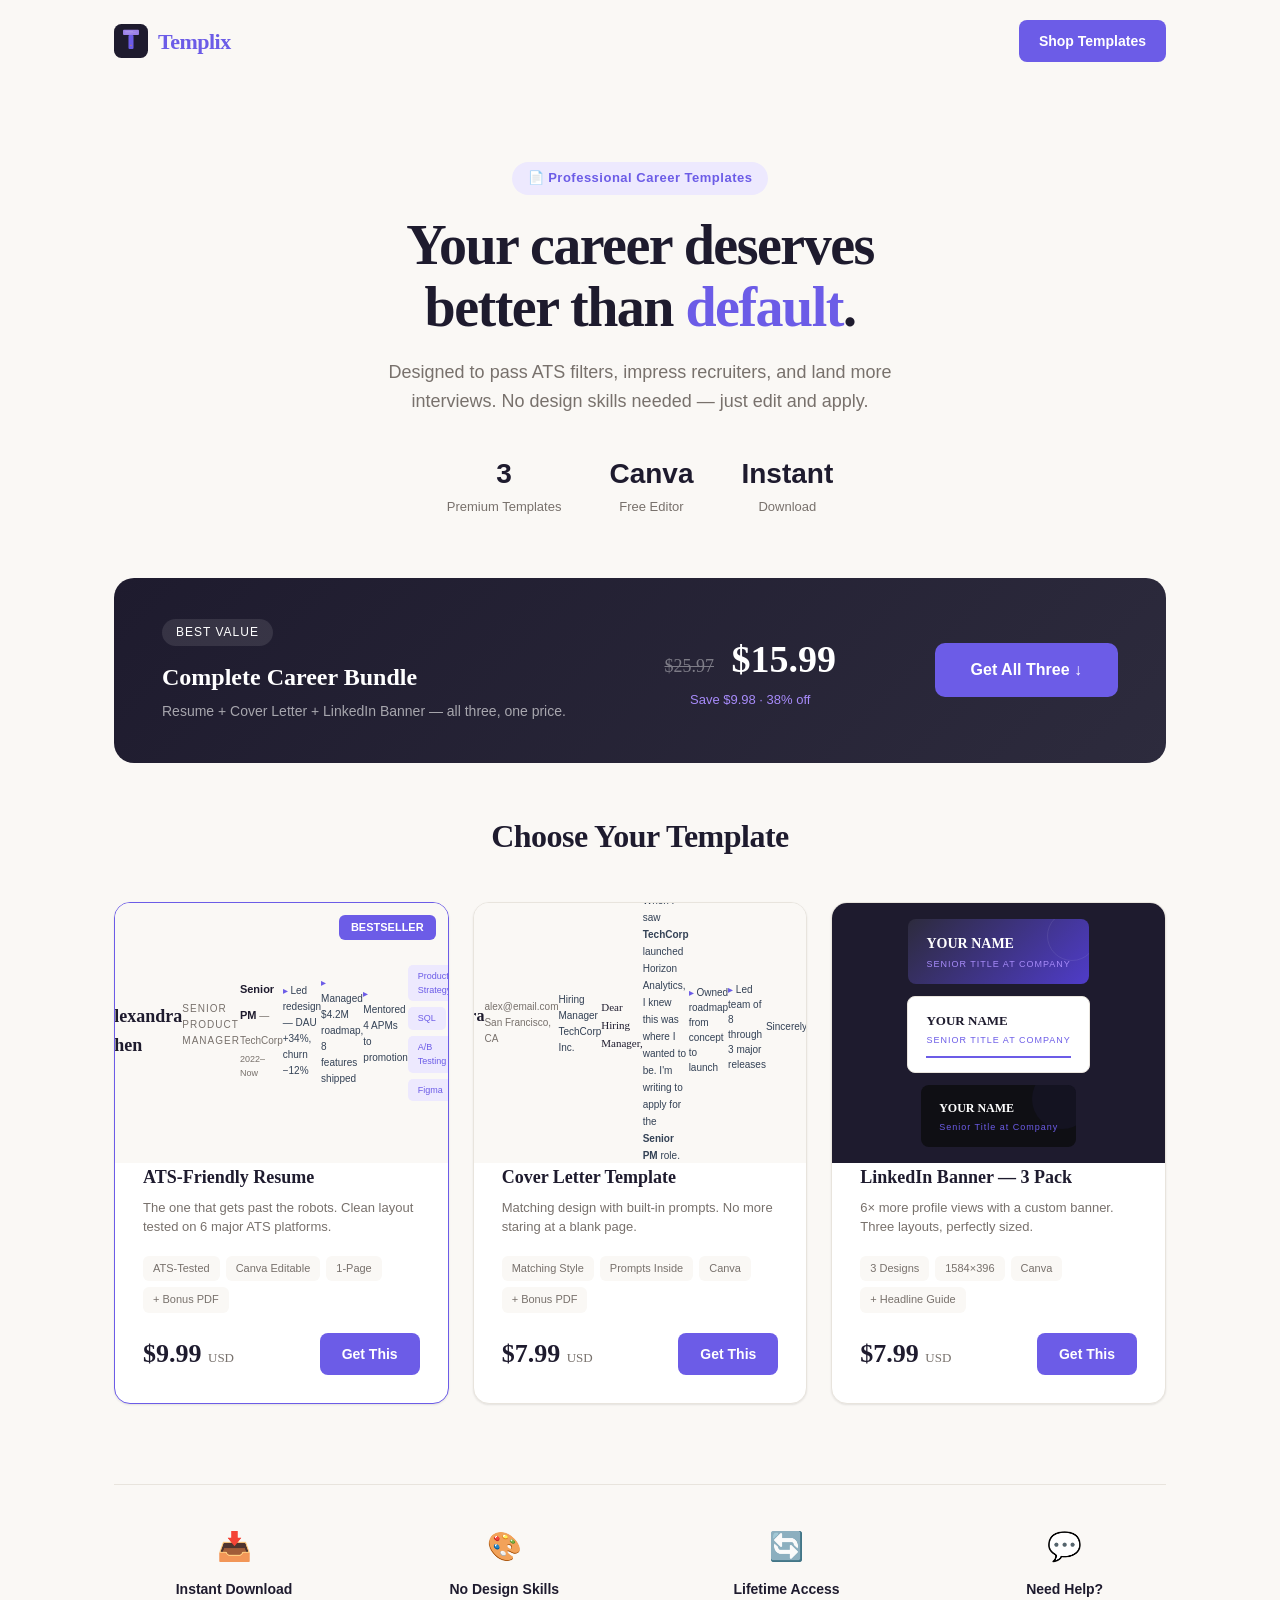
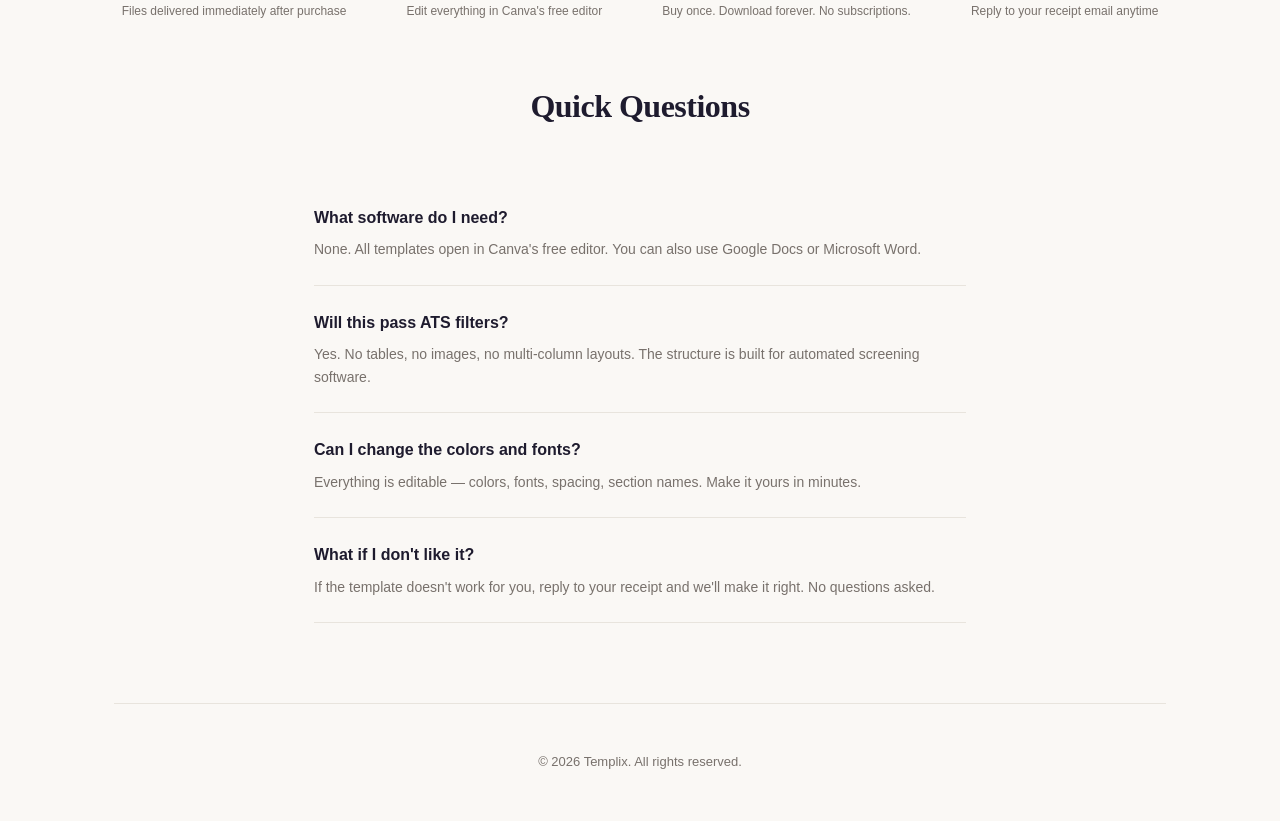
==== commit 6d463544: "Simplify product card previews — cleaner, larger text" ====
--- a/index.html
+++ b/index.html
@@ -172,17 +172,15 @@
     <!-- Resume -->
     <div class="product-card best">
       <div class="best-badge">BESTSELLER</div>
-      <div class="product-preview" style="background:var(--paper);padding:14px 18px;overflow:hidden">
-        <div style="font-family:'Georgia',serif;font-size:16px;font-weight:700;color:var(--ink);margin-bottom:2px">Alexandra Chen</div>
-        <div style="font-family:'Inter',sans-serif;font-size:7px;color:var(--stone);letter-spacing:1.2px;text-transform:uppercase;margin-bottom:8px">Senior Product Manager</div>
-        <div style="display:inline-block;font-family:'Inter',sans-serif;font-size:6px;font-weight:700;color:var(--purple);letter-spacing:2px;border-bottom:1.5px solid var(--purple);padding-bottom:2px;margin-bottom:6px">PROFESSIONAL SUMMARY</div>
-        <div style="font-size:6.5px;color:var(--charcoal);line-height:1.5;margin-bottom:10px">Results-driven PM with 7+ years launching B2B SaaS products generating $12M+ ARR. Skilled at bridging engineering and business teams.</div>
-        <div style="display:inline-block;font-family:'Inter',sans-serif;font-size:6px;font-weight:700;color:var(--purple);letter-spacing:2px;border-bottom:1.5px solid var(--purple);padding-bottom:2px;margin-bottom:6px">EXPERIENCE</div>
-        <div style="margin-bottom:6px"><span style="font-size:8px;font-weight:600;color:var(--ink)">Senior PM</span><span style="font-size:6.5px;color:var(--stone)"> — TechCorp</span><span style="font-size:6px;color:var(--stone);float:right">2022–Now</span></div>
-        <div style="font-size:6px;color:var(--charcoal);line-height:1.5;padding-left:8px;margin-bottom:1px"><span style="color:var(--purple)">▸</span> Led dashboard redesign — DAU +34%, churn −12%</div>
-        <div style="font-size:6px;color:var(--charcoal);line-height:1.5;padding-left:8px;margin-bottom:1px"><span style="color:var(--purple)">▸</span> Managed $4.2M roadmap, shipped 8 features on time</div>
-        <div style="font-size:6px;color:var(--charcoal);line-height:1.5;padding-left:8px;margin-bottom:8px"><span style="color:var(--purple)">▸</span> Mentored 4 APMs; 2 promoted within 18 months</div>
-        <div style="display:flex;gap:3px;flex-wrap:wrap"><span style="font-size:6px;padding:2px 7px;border-radius:4px;background:var(--lavender);color:var(--purple)">Product Strategy</span><span style="font-size:6px;padding:2px 7px;border-radius:4px;background:var(--lavender);color:var(--purple)">SQL</span><span style="font-size:6px;padding:2px 7px;border-radius:4px;background:var(--lavender);color:var(--purple)">A/B Testing</span><span style="font-size:6px;padding:2px 7px;border-radius:4px;background:var(--lavender);color:var(--purple)">Figma</span><span style="font-size:6px;padding:2px 7px;border-radius:4px;background:var(--lavender);color:var(--purple)">Agile</span></div>
+      <div class="product-preview" style="background:var(--paper);padding:24px 28px;overflow:hidden;text-align:left">
+        <div style="font-family:'Georgia',serif;font-size:18px;font-weight:700;color:var(--ink);margin-bottom:4px">Alexandra Chen</div>
+        <div style="font-size:10px;color:var(--stone);letter-spacing:1px;text-transform:uppercase;margin-bottom:16px">Senior Product Manager</div>
+        <div style="height:2px;width:36px;background:var(--purple);margin-bottom:16px"></div>
+        <div style="margin-bottom:10px"><span style="font-size:11px;font-weight:600;color:var(--ink)">Senior PM</span><span style="font-size:10px;color:var(--stone)"> — TechCorp</span><span style="font-size:9px;color:var(--stone);float:right">2022–Now</span></div>
+        <div style="font-size:10px;color:var(--charcoal);line-height:1.6;margin-bottom:4px"><span style="color:var(--purple)">▸</span> Led redesign — DAU +34%, churn −12%</div>
+        <div style="font-size:10px;color:var(--charcoal);line-height:1.6;margin-bottom:4px"><span style="color:var(--purple)">▸</span> Managed $4.2M roadmap, 8 features shipped</div>
+        <div style="font-size:10px;color:var(--charcoal);line-height:1.6;margin-bottom:14px"><span style="color:var(--purple)">▸</span> Mentored 4 APMs to promotion</div>
+        <div style="display:flex;gap:6px;flex-wrap:wrap"><span style="font-size:9px;padding:4px 10px;border-radius:5px;background:var(--lavender);color:var(--purple);font-weight:500">Product Strategy</span><span style="font-size:9px;padding:4px 10px;border-radius:5px;background:var(--lavender);color:var(--purple);font-weight:500">SQL</span><span style="font-size:9px;padding:4px 10px;border-radius:5px;background:var(--lavender);color:var(--purple);font-weight:500">A/B Testing</span><span style="font-size:9px;padding:4px 10px;border-radius:5px;background:var(--lavender);color:var(--purple);font-weight:500">Figma</span></div>
       </div>
       <div class="product-body">
         <h3>ATS-Friendly Resume</h3>
@@ -199,20 +197,17 @@
 
     <!-- Cover Letter -->
     <div class="product-card">
-      <div class="product-preview" style="background:var(--paper);padding:14px 18px;overflow:hidden">
-        <div style="font-family:'Georgia',serif;font-size:14px;font-weight:700;color:var(--ink);margin-bottom:3px">Alexandra Chen</div>
-        <div style="font-size:6px;color:var(--stone);margin-bottom:12px">alex@email.com · San Francisco, CA</div>
-        <div style="font-size:7px;color:var(--charcoal);margin-bottom:2px">Hiring Manager</div>
-        <div style="font-size:7px;color:var(--charcoal);margin-bottom:12px">TechCorp Inc.</div>
-        <div style="width:28px;height:2px;background:var(--purple);margin-bottom:10px"></div>
-        <div style="font-family:'Georgia',serif;font-size:7px;color:var(--ink);margin-bottom:8px">Dear Hiring Manager,</div>
-        <div style="font-size:6px;color:var(--charcoal);line-height:1.6;margin-bottom:7px">When I saw that <span style="color:var(--ink);font-weight:600">TechCorp</span> launched Horizon Analytics, I knew this was where I wanted to be. I'm writing to apply for the <span style="color:var(--ink);font-weight:600">Senior PM</span> role.</div>
-        <div style="font-size:6px;color:var(--charcoal);line-height:1.6;margin-bottom:5px">In my current role at Startuply, I led a mobile redesign generating <span style="color:var(--ink);font-weight:600">34% DAU growth in 6 months</span>.</div>
-        <div style="font-size:6px;color:var(--charcoal);line-height:1.4;padding-left:6px;margin-bottom:3px"><span style="color:var(--purple)">▸</span> Shipped on time, 12% under budget</div>
-        <div style="font-size:6px;color:var(--charcoal);line-height:1.4;padding-left:6px;margin-bottom:3px"><span style="color:var(--purple)">▸</span> Led team of 8 engineers through 3 releases</div>
-        <div style="font-size:6px;color:var(--charcoal);line-height:1.4;padding-left:6px;margin-bottom:10px"><span style="color:var(--purple)">▸</span> Built A/B testing framework still in use today</div>
-        <div style="font-size:6px;color:var(--charcoal);margin-bottom:8px">Sincerely,</div>
-        <div style="font-family:'Georgia',serif;font-size:9px;font-weight:600;color:var(--ink)">Alexandra Chen</div>
+      <div class="product-preview" style="background:var(--paper);padding:24px 28px;overflow:hidden;text-align:left">
+        <div style="font-family:'Georgia',serif;font-size:16px;font-weight:700;color:var(--ink);margin-bottom:8px">Alexandra Chen</div>
+        <div style="font-size:10px;color:var(--stone);line-height:1.6;margin-bottom:20px">alex@email.com<br>San Francisco, CA</div>
+        <div style="font-size:10px;color:var(--charcoal);margin-bottom:18px">Hiring Manager<br>TechCorp Inc.</div>
+        <div style="width:28px;height:2px;background:var(--purple);margin-bottom:16px"></div>
+        <div style="font-family:'Georgia',serif;font-size:11px;color:var(--ink);margin-bottom:14px">Dear Hiring Manager,</div>
+        <div style="font-size:10px;color:var(--charcoal);line-height:1.7;margin-bottom:10px">When I saw <b>TechCorp</b> launched Horizon Analytics, I knew this was where I wanted to be. I'm writing to apply for the <b>Senior PM</b> role.</div>
+        <div style="font-size:10px;color:var(--charcoal);line-height:1.5;margin-bottom:6px"><span style="color:var(--purple)">▸</span> Owned roadmap from concept to launch</div>
+        <div style="font-size:10px;color:var(--charcoal);line-height:1.5;margin-bottom:12px"><span style="color:var(--purple)">▸</span> Led team of 8 through 3 major releases</div>
+        <div style="font-size:10px;color:var(--charcoal);margin-bottom:12px">Sincerely,</div>
+        <div style="font-family:'Georgia',serif;font-size:13px;font-weight:600;color:var(--ink)">Alexandra Chen</div>
       </div>
       <div class="product-body">
         <h3>Cover Letter Template</h3>
@@ -229,21 +224,21 @@
 
     <!-- LinkedIn -->
     <div class="product-card">
-      <div class="product-preview" style="background:var(--ink);padding:10px 14px;display:flex;flex-direction:column;gap:8px;overflow:hidden">
-        <div style="background:linear-gradient(135deg,#2d2b3d,#4f3cc9);border-radius:6px;padding:12px 16px;position:relative;overflow:hidden">
-          <div style="width:60px;height:60px;border-radius:50%;border:1px solid rgba(255,255,255,0.06);position:absolute;right:-10px;top:-10px"></div>
-          <div style="font-family:'Georgia',serif;font-size:12px;font-weight:700;color:#fff">YOUR NAME</div>
-          <div style="font-size:7px;color:var(--violet);letter-spacing:1px">SENIOR TITLE AT COMPANY</div>
-        </div>
-        <div style="background:#fff;border-radius:6px;padding:10px 16px;border:1px solid var(--border)">
-          <div style="font-family:'Georgia',serif;font-size:11px;font-weight:700;color:var(--ink)">YOUR NAME</div>
-          <div style="font-size:6.5px;color:var(--purple);letter-spacing:1px">SENIOR TITLE AT COMPANY</div>
-          <div style="height:2px;background:var(--purple);margin-top:6px"></div>
-        </div>
-        <div style="background:#0f0f14;border-radius:6px;padding:10px 16px;position:relative;overflow:hidden">
-          <div style="width:80px;height:80px;border-radius:50%;background:rgba(108,92,231,0.06);position:absolute;right:-20px;top:-20px"></div>
-          <div style="font-family:'Georgia',serif;font-size:11px;font-weight:700;color:#fff">YOUR NAME</div>
-          <div style="font-size:6.5px;color:var(--purple);letter-spacing:1px">Senior Title at Company</div>
+      <div class="product-preview" style="background:var(--ink);padding:16px 20px;display:flex;flex-direction:column;gap:12px">
+        <div style="background:linear-gradient(135deg,#2d2b3d,#4f3cc9);border-radius:8px;padding:14px 18px;position:relative;overflow:hidden">
+          <div style="width:50px;height:50px;border-radius:50%;border:1px solid rgba(255,255,255,0.08);position:absolute;right:-8px;top:-8px"></div>
+          <div style="font-family:'Georgia',serif;font-size:14px;font-weight:700;color:#fff;margin-bottom:2px">YOUR NAME</div>
+          <div style="font-size:9px;color:var(--violet);letter-spacing:1px">SENIOR TITLE AT COMPANY</div>
+        </div>
+        <div style="background:#fff;border-radius:8px;padding:14px 18px;border:1px solid var(--border)">
+          <div style="font-family:'Georgia',serif;font-size:13px;font-weight:700;color:var(--ink);margin-bottom:2px">YOUR NAME</div>
+          <div style="font-size:9px;color:var(--purple);letter-spacing:1px">SENIOR TITLE AT COMPANY</div>
+          <div style="height:2px;background:var(--purple);margin-top:8px"></div>
+        </div>
+        <div style="background:#0f0f14;border-radius:8px;padding:14px 18px;position:relative;overflow:hidden">
+          <div style="width:60px;height:60px;border-radius:50%;background:rgba(108,92,231,0.06);position:absolute;right:-16px;top:-16px"></div>
+          <div style="font-family:'Georgia',serif;font-size:12px;font-weight:700;color:#fff;margin-bottom:2px">YOUR NAME</div>
+          <div style="font-size:9px;color:var(--purple);letter-spacing:1px">Senior Title at Company</div>
         </div>
       </div>
       <div class="product-body">
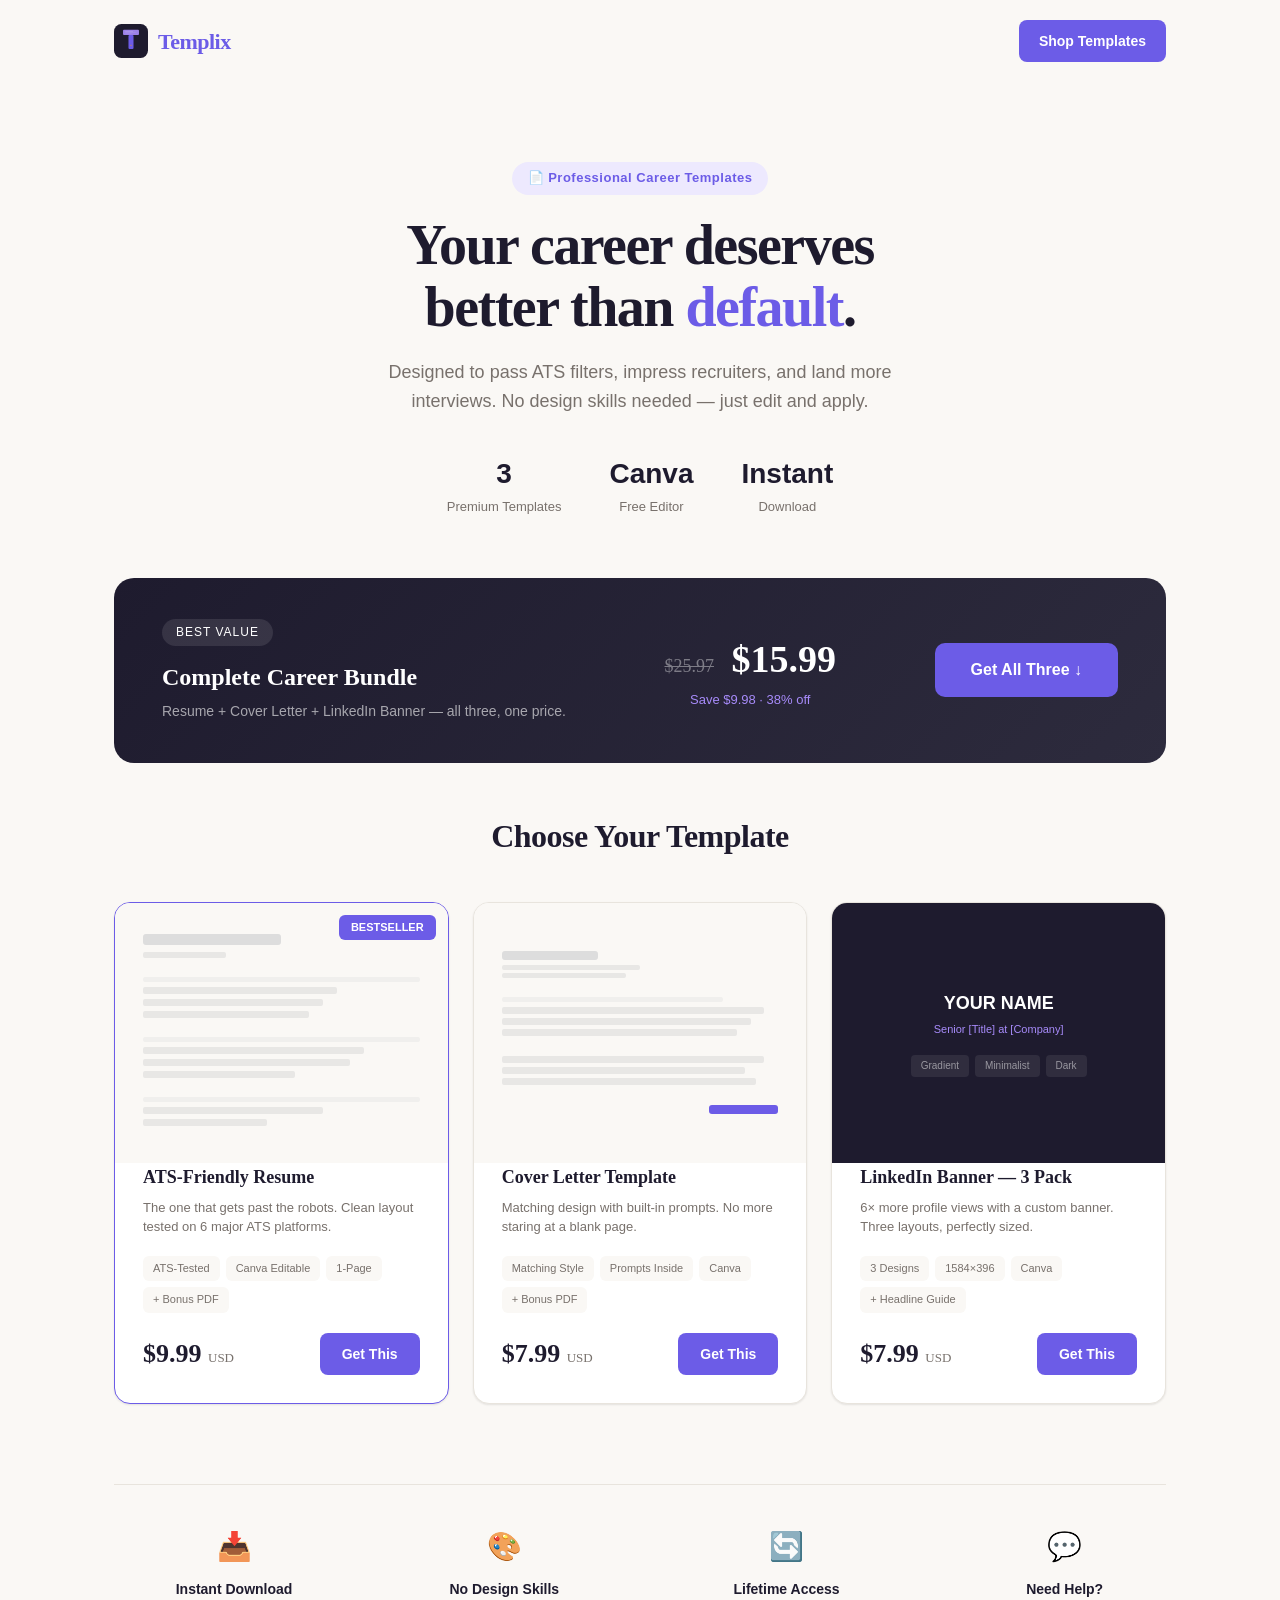
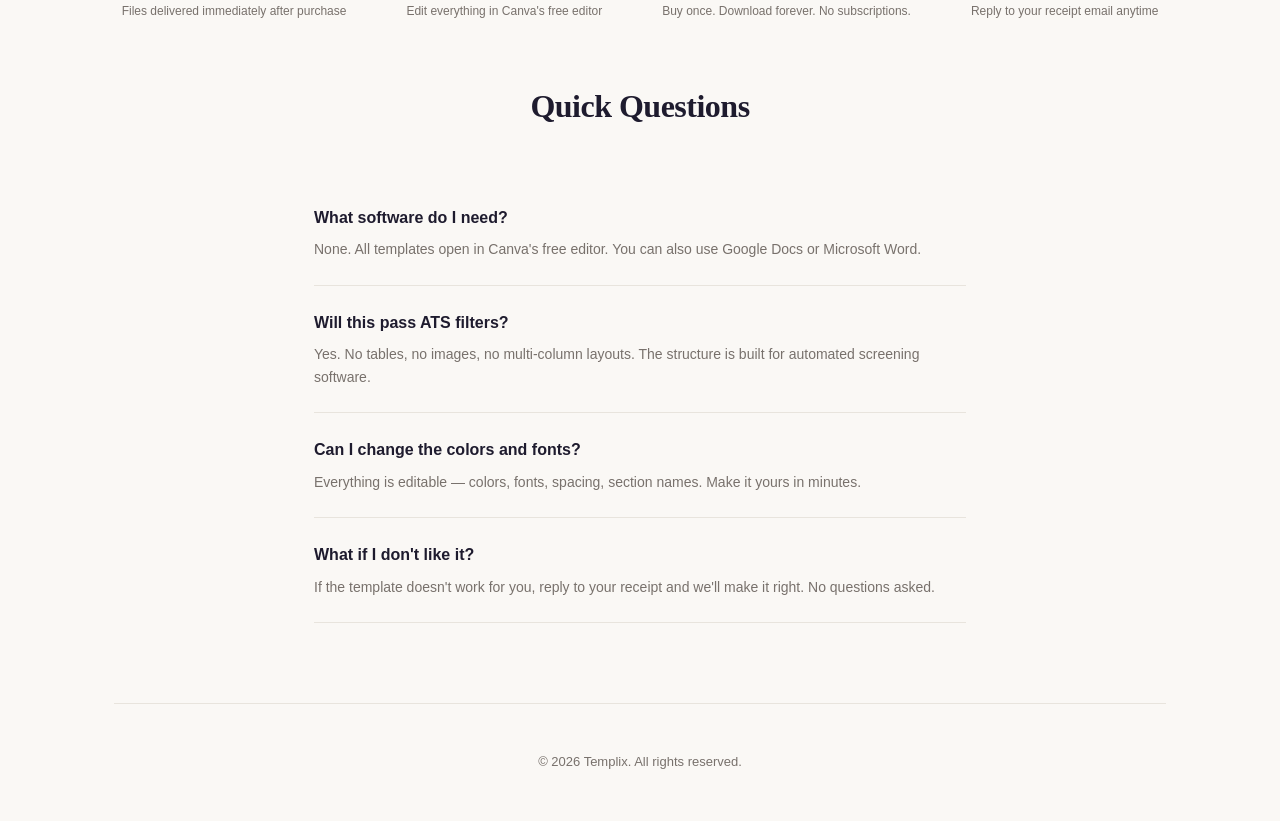
==== commit c71d041b: "Revert to simple gray bar placeholders" ====
--- a/index.html
+++ b/index.html
@@ -172,15 +172,25 @@
     <!-- Resume -->
     <div class="product-card best">
       <div class="best-badge">BESTSELLER</div>
-      <div class="product-preview" style="background:var(--paper);padding:24px 28px;overflow:hidden;text-align:left">
-        <div style="font-family:'Georgia',serif;font-size:18px;font-weight:700;color:var(--ink);margin-bottom:4px">Alexandra Chen</div>
-        <div style="font-size:10px;color:var(--stone);letter-spacing:1px;text-transform:uppercase;margin-bottom:16px">Senior Product Manager</div>
-        <div style="height:2px;width:36px;background:var(--purple);margin-bottom:16px"></div>
-        <div style="margin-bottom:10px"><span style="font-size:11px;font-weight:600;color:var(--ink)">Senior PM</span><span style="font-size:10px;color:var(--stone)"> — TechCorp</span><span style="font-size:9px;color:var(--stone);float:right">2022–Now</span></div>
-        <div style="font-size:10px;color:var(--charcoal);line-height:1.6;margin-bottom:4px"><span style="color:var(--purple)">▸</span> Led redesign — DAU +34%, churn −12%</div>
-        <div style="font-size:10px;color:var(--charcoal);line-height:1.6;margin-bottom:4px"><span style="color:var(--purple)">▸</span> Managed $4.2M roadmap, 8 features shipped</div>
-        <div style="font-size:10px;color:var(--charcoal);line-height:1.6;margin-bottom:14px"><span style="color:var(--purple)">▸</span> Mentored 4 APMs to promotion</div>
-        <div style="display:flex;gap:6px;flex-wrap:wrap"><span style="font-size:9px;padding:4px 10px;border-radius:5px;background:var(--lavender);color:var(--purple);font-weight:500">Product Strategy</span><span style="font-size:9px;padding:4px 10px;border-radius:5px;background:var(--lavender);color:var(--purple);font-weight:500">SQL</span><span style="font-size:9px;padding:4px 10px;border-radius:5px;background:var(--lavender);color:var(--purple);font-weight:500">A/B Testing</span><span style="font-size:9px;padding:4px 10px;border-radius:5px;background:var(--lavender);color:var(--purple);font-weight:500">Figma</span></div>
+      <div class="product-preview" style="background:var(--paper)">
+        <div style="width:100%">
+          <div style="height:11px;background:#ddd;border-radius:3px;margin-bottom:7px;width:50%"></div>
+          <div style="height:6px;background:#e8e7e5;border-radius:2px;margin-bottom:5px;width:30%"></div>
+          <div style="height:14px"></div>
+          <div style="height:5px;background:#f0efed;border-radius:2px;margin-bottom:5px"></div>
+          <div style="height:7px;background:#e8e7e5;border-radius:2px;margin-bottom:5px;width:70%"></div>
+          <div style="height:7px;background:#e8e7e5;border-radius:2px;margin-bottom:5px;width:65%"></div>
+          <div style="height:7px;background:#e8e7e5;border-radius:2px;margin-bottom:5px;width:60%"></div>
+          <div style="height:14px"></div>
+          <div style="height:5px;background:#f0efed;border-radius:2px;margin-bottom:5px"></div>
+          <div style="height:7px;background:#e8e7e5;border-radius:2px;margin-bottom:5px;width:80%"></div>
+          <div style="height:7px;background:#e8e7e5;border-radius:2px;margin-bottom:5px;width:75%"></div>
+          <div style="height:7px;background:#e8e7e5;border-radius:2px;margin-bottom:5px;width:55%"></div>
+          <div style="height:14px"></div>
+          <div style="height:5px;background:#f0efed;border-radius:2px;margin-bottom:5px"></div>
+          <div style="height:7px;background:#e8e7e5;border-radius:2px;margin-bottom:5px;width:65%"></div>
+          <div style="height:7px;background:#e8e7e5;border-radius:2px;margin-bottom:5px;width:45%"></div>
+        </div>
       </div>
       <div class="product-body">
         <h3>ATS-Friendly Resume</h3>
@@ -197,17 +207,25 @@
 
     <!-- Cover Letter -->
     <div class="product-card">
-      <div class="product-preview" style="background:var(--paper);padding:24px 28px;overflow:hidden;text-align:left">
-        <div style="font-family:'Georgia',serif;font-size:16px;font-weight:700;color:var(--ink);margin-bottom:8px">Alexandra Chen</div>
-        <div style="font-size:10px;color:var(--stone);line-height:1.6;margin-bottom:20px">alex@email.com<br>San Francisco, CA</div>
-        <div style="font-size:10px;color:var(--charcoal);margin-bottom:18px">Hiring Manager<br>TechCorp Inc.</div>
-        <div style="width:28px;height:2px;background:var(--purple);margin-bottom:16px"></div>
-        <div style="font-family:'Georgia',serif;font-size:11px;color:var(--ink);margin-bottom:14px">Dear Hiring Manager,</div>
-        <div style="font-size:10px;color:var(--charcoal);line-height:1.7;margin-bottom:10px">When I saw <b>TechCorp</b> launched Horizon Analytics, I knew this was where I wanted to be. I'm writing to apply for the <b>Senior PM</b> role.</div>
-        <div style="font-size:10px;color:var(--charcoal);line-height:1.5;margin-bottom:6px"><span style="color:var(--purple)">▸</span> Owned roadmap from concept to launch</div>
-        <div style="font-size:10px;color:var(--charcoal);line-height:1.5;margin-bottom:12px"><span style="color:var(--purple)">▸</span> Led team of 8 through 3 major releases</div>
-        <div style="font-size:10px;color:var(--charcoal);margin-bottom:12px">Sincerely,</div>
-        <div style="font-family:'Georgia',serif;font-size:13px;font-weight:600;color:var(--ink)">Alexandra Chen</div>
+      <div class="product-preview" style="background:var(--paper)">
+        <div style="width:100%">
+          <div style="height:9px;background:#ddd;border-radius:3px;margin-bottom:5px;width:35%"></div>
+          <div style="height:5px;background:#e8e7e5;border-radius:2px;margin-bottom:3px;width:50%"></div>
+          <div style="height:5px;background:#e8e7e5;border-radius:2px;margin-bottom:3px;width:45%"></div>
+          <div style="height:16px"></div>
+          <div style="height:5px;background:#f0efed;border-radius:2px;margin-bottom:5px;width:80%"></div>
+          <div style="height:7px;background:#e8e7e5;border-radius:2px;margin-bottom:4px;width:95%"></div>
+          <div style="height:7px;background:#e8e7e5;border-radius:2px;margin-bottom:4px;width:90%"></div>
+          <div style="height:7px;background:#e8e7e5;border-radius:2px;margin-bottom:4px;width:85%"></div>
+          <div style="height:16px"></div>
+          <div style="height:7px;background:#e8e7e5;border-radius:2px;margin-bottom:4px;width:95%"></div>
+          <div style="height:7px;background:#e8e7e5;border-radius:2px;margin-bottom:4px;width:88%"></div>
+          <div style="height:7px;background:#e8e7e5;border-radius:2px;margin-bottom:4px;width:92%"></div>
+          <div style="height:16px"></div>
+          <div style="display:flex;justify-content:flex-end">
+            <div style="height:9px;background:#6C5CE7;border-radius:3px;width:25%"></div>
+          </div>
+        </div>
       </div>
       <div class="product-body">
         <h3>Cover Letter Template</h3>
@@ -224,21 +242,15 @@
 
     <!-- LinkedIn -->
     <div class="product-card">
-      <div class="product-preview" style="background:var(--ink);padding:16px 20px;display:flex;flex-direction:column;gap:12px">
-        <div style="background:linear-gradient(135deg,#2d2b3d,#4f3cc9);border-radius:8px;padding:14px 18px;position:relative;overflow:hidden">
-          <div style="width:50px;height:50px;border-radius:50%;border:1px solid rgba(255,255,255,0.08);position:absolute;right:-8px;top:-8px"></div>
-          <div style="font-family:'Georgia',serif;font-size:14px;font-weight:700;color:#fff;margin-bottom:2px">YOUR NAME</div>
-          <div style="font-size:9px;color:var(--violet);letter-spacing:1px">SENIOR TITLE AT COMPANY</div>
-        </div>
-        <div style="background:#fff;border-radius:8px;padding:14px 18px;border:1px solid var(--border)">
-          <div style="font-family:'Georgia',serif;font-size:13px;font-weight:700;color:var(--ink);margin-bottom:2px">YOUR NAME</div>
-          <div style="font-size:9px;color:var(--purple);letter-spacing:1px">SENIOR TITLE AT COMPANY</div>
-          <div style="height:2px;background:var(--purple);margin-top:8px"></div>
-        </div>
-        <div style="background:#0f0f14;border-radius:8px;padding:14px 18px;position:relative;overflow:hidden">
-          <div style="width:60px;height:60px;border-radius:50%;background:rgba(108,92,231,0.06);position:absolute;right:-16px;top:-16px"></div>
-          <div style="font-family:'Georgia',serif;font-size:12px;font-weight:700;color:#fff;margin-bottom:2px">YOUR NAME</div>
-          <div style="font-size:9px;color:var(--purple);letter-spacing:1px">Senior Title at Company</div>
+      <div class="product-preview" style="background:var(--ink);display:flex;align-items:center;justify-content:center">
+        <div style="text-align:center;width:100%">
+          <div style="font-size:18px;font-weight:700;color:#fff;margin-bottom:4px">YOUR NAME</div>
+          <div style="font-size:11px;color:var(--violet);margin-bottom:16px">Senior [Title] at [Company]</div>
+          <div style="display:flex;gap:6px;justify-content:center">
+            <span style="padding:3px 10px;border-radius:4px;background:rgba(255,255,255,0.08);color:rgba(255,255,255,0.5);font-size:10px">Gradient</span>
+            <span style="padding:3px 10px;border-radius:4px;background:rgba(255,255,255,0.08);color:rgba(255,255,255,0.5);font-size:10px">Minimalist</span>
+            <span style="padding:3px 10px;border-radius:4px;background:rgba(255,255,255,0.08);color:rgba(255,255,255,0.5);font-size:10px">Dark</span>
+          </div>
         </div>
       </div>
       <div class="product-body">
